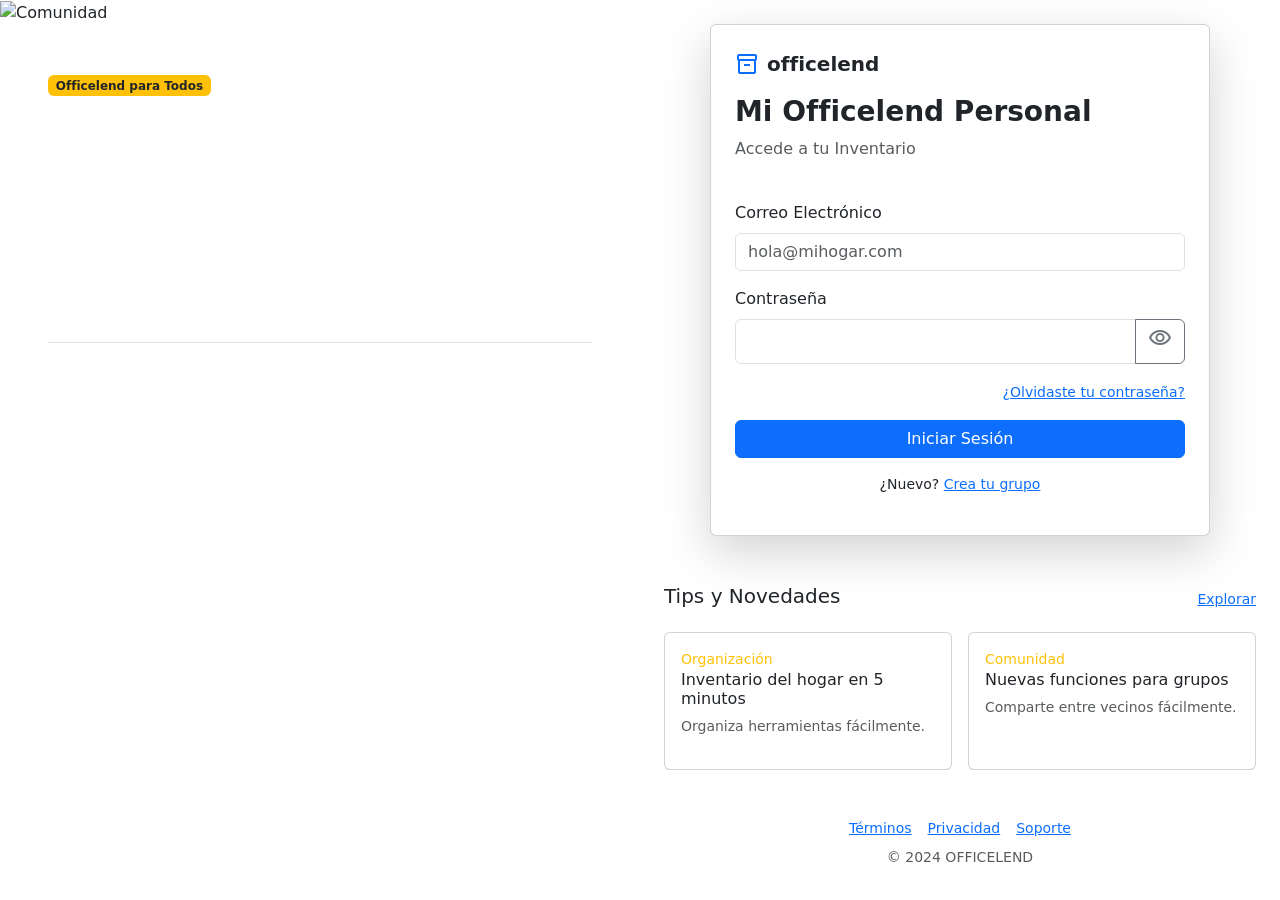
==== src/main/resources/templates/index.html @ 536b9cea "vistas del proyecto" ====
<!DOCTYPE html>
<html lang="es">
<head>
  <meta charset="UTF-8">
  <meta name="viewport" content="width=device-width, initial-scale=1.0">
  <title>Officelend - Gestión de Préstamos</title>

  <!-- Bootstrap -->
  <link href="https://cdn.jsdelivr.net/npm/bootstrap@5.3.3/dist/css/bootstrap.min.css" rel="stylesheet">

  <!-- Google Fonts -->
  <link href="https://fonts.googleapis.com/css2?family=Manrope:wght@400;700;800&family=Inter:wght@400;500;600&display=swap" rel="stylesheet">

  <!-- Iconos -->
  <link href="https://fonts.googleapis.com/css2?family=Material+Symbols+Outlined" rel="stylesheet">

  <!-- CSS propio -->
  <link rel="stylesheet" href="css/login.css">
</head>

<body>

<div class="container-fluid vh-100 overflow-hidden">
  <div class="row h-100">

    <!-- Aside (imagen) -->
    <aside class="col-lg-6 d-none d-lg-block position-relative p-0">
      <img src="https://lh3.googleusercontent.com/aida-public/[base64]"
           class="img-cover" alt="Comunidad">

      <div class="overlay d-flex flex-column justify-content-center justify-content-lg-end text-white p-5">
        <header>
          <span class="badge bg-warning text-dark mb-3">Officelend para Todos</span>
          <h2 class="display-4 fw-bold">Comparte con Facilidad</h2>
          <p>
            Transforma la forma en que gestionas préstamos en tu oficina, hogar u organización.
          </p>
        </header>

        <section class="d-flex gap-5 mt-4 border-top pt-4">
          <div>
            <strong class="fs-3">100%</strong>
            <p class="small">Organización Personal</p>
          </div>
          <div>
            <strong class="fs-3">Simple</strong>
            <p class="small">Gestión de Préstamos</p>
          </div>
        </section>
      </div>
    </aside>

    <!-- Main -->
    <main class="col-lg-6 d-flex flex-column justify-content-center align-items-center p-4">

      <section class="card shadow-lg p-4 w-100" style="max-width: 500px;">

        <header class="mb-4">
          <div class="d-flex align-items-center gap-2 mb-3">
            <span class="material-symbols-outlined text-primary">inventory_2</span>
            <span class="fw-bold fs-5">officelend</span>
          </div>

          <h1 class="h3 fw-bold">Mi Officelend Personal</h1>
          <p class="text-muted">Accede a tu Inventario</p>
        </header>

        <!-- Form -->
        <form>
          <div class="mb-3">
            <label for="email" class="form-label">Correo Electrónico</label>
            <input type="email" class="form-control" id="email" placeholder="hola@mihogar.com">
          </div>

          <div class="mb-3">
            <label for="password" class="form-label">Contraseña</label>
            <div class="input-group">
              <input type="password" class="form-control" id="password">
              <button class="btn btn-outline-secondary" type="button">
                <span class="material-symbols-outlined">visibility</span>
              </button>
            </div>
          </div>

          <div class="text-end mb-3">
            <a href="#" class="small">¿Olvidaste tu contraseña?</a>
          </div>

          <button class="btn btn-primary w-100">Iniciar Sesión</button>
        </form>

        <footer class="text-center mt-3">
          <p class="small">
            ¿Nuevo? <a href="#">Crea tu grupo</a>
          </p>
        </footer>
      </section>

      <!-- Tips -->
      <section class="mt-5 w-100" style="max-width: 700px;">
        <header class="d-flex justify-content-between align-items-center mb-3">
          <h3 class="h5">Tips y Novedades</h3>
          <a href="#" class="small">Explorar</a>
        </header>

        <div class="row g-3">
          <article class="col-md-6">
            <div class="card h-100 p-3">
              <small class="text-warning">Organización</small>
              <h4 class="h6">Inventario del hogar en 5 minutos</h4>
              <p class="small text-muted">Organiza herramientas fácilmente.</p>
            </div>
          </article>

          <article class="col-md-6">
            <div class="card h-100 p-3">
              <small class="text-warning">Comunidad</small>
              <h4 class="h6">Nuevas funciones para grupos</h4>
              <p class="small text-muted">Comparte entre vecinos fácilmente.</p>
            </div>
          </article>
        </div>
      </section>

      <!-- Footer -->
      <footer class="mt-5 text-center small text-muted">
        <nav class="d-flex justify-content-center gap-3 mb-2">
          <a href="#">Términos</a>
          <a href="#">Privacidad</a>
          <a href="#">Soporte</a>
        </nav>
        <p>© 2024 OFFICELEND</p>
      </footer>

    </main>

  </div>
</div>

</body>
</html>
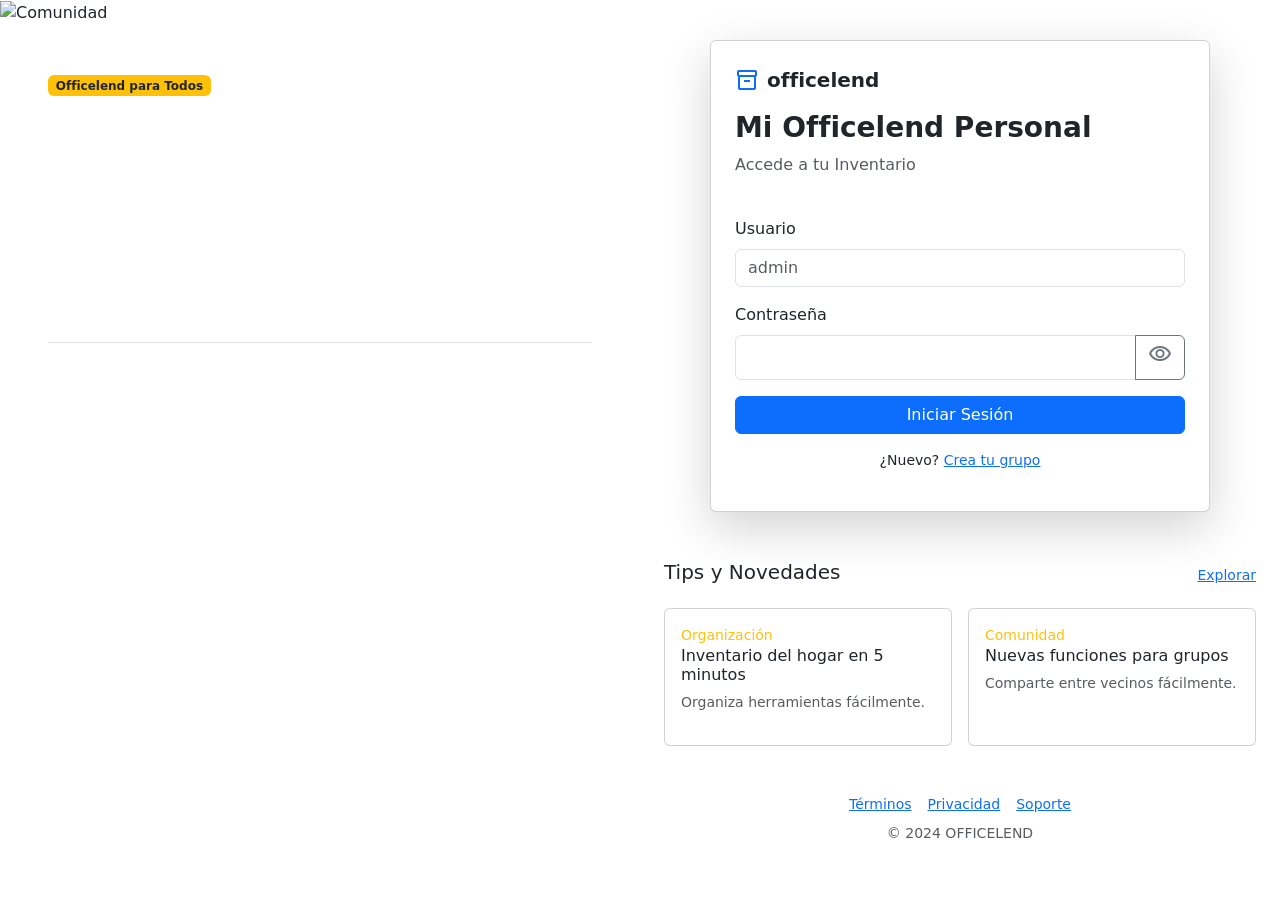
==== commit 6c0b1ac0: "Primera Version Funcionalidad de Login con JWT" ====
--- a/src/main/resources/templates/index.html
+++ b/src/main/resources/templates/index.html
@@ -1,141 +1,145 @@
 <!DOCTYPE html>
 <html lang="es">
+
 <head>
-  <meta charset="UTF-8">
-  <meta name="viewport" content="width=device-width, initial-scale=1.0">
-  <title>Officelend - Gestión de Préstamos</title>
+    <meta charset="UTF-8">
+    <meta name="viewport" content="width=device-width, initial-scale=1.0">
+    <title>Officelend - Gestión de Préstamos</title>
 
-  <!-- Bootstrap -->
-  <link href="https://cdn.jsdelivr.net/npm/bootstrap@5.3.3/dist/css/bootstrap.min.css" rel="stylesheet">
+    <!-- Bootstrap -->
+    <link href="https://cdn.jsdelivr.net/npm/bootstrap@5.3.3/dist/css/bootstrap.min.css" rel="stylesheet">
 
-  <!-- Google Fonts -->
-  <link href="https://fonts.googleapis.com/css2?family=Manrope:wght@400;700;800&family=Inter:wght@400;500;600&display=swap" rel="stylesheet">
+    <!-- Google Fonts -->
+    <link
+        href="https://fonts.googleapis.com/css2?family=Manrope:wght@400;700;800&family=Inter:wght@400;500;600&display=swap"
+        rel="stylesheet">
 
-  <!-- Iconos -->
-  <link href="https://fonts.googleapis.com/css2?family=Material+Symbols+Outlined" rel="stylesheet">
+    <!-- Iconos -->
+    <link href="https://fonts.googleapis.com/css2?family=Material+Symbols+Outlined" rel="stylesheet">
 
-  <!-- CSS propio -->
-  <link rel="stylesheet" href="css/login.css">
+    <!-- CSS propio -->
+    <link rel="stylesheet" href="css/login.css">
 </head>
 
 <body>
 
-<div class="container-fluid vh-100 overflow-hidden">
-  <div class="row h-100">
+    <div class="container-fluid vh-100 overflow-hidden">
+        <div class="row h-100">
 
-    <!-- Aside (imagen) -->
-    <aside class="col-lg-6 d-none d-lg-block position-relative p-0">
-      <img src="https://lh3.googleusercontent.com/aida-public/[base64]"
-           class="img-cover" alt="Comunidad">
+            <!-- Aside (imagen) -->
+            <aside class="col-lg-6 d-none d-lg-block position-relative p-0">
+                <img src="https://lh3.googleusercontent.com/aida-public/[base64]"
+                    class="img-cover" alt="Comunidad">
 
-      <div class="overlay d-flex flex-column justify-content-center justify-content-lg-end text-white p-5">
-        <header>
-          <span class="badge bg-warning text-dark mb-3">Officelend para Todos</span>
-          <h2 class="display-4 fw-bold">Comparte con Facilidad</h2>
-          <p>
-            Transforma la forma en que gestionas préstamos en tu oficina, hogar u organización.
-          </p>
-        </header>
+                <div class="overlay d-flex flex-column justify-content-center justify-content-lg-end text-white p-5">
+                    <header>
+                        <span class="badge bg-warning text-dark mb-3">Officelend para Todos</span>
+                        <h2 class="display-4 fw-bold">Comparte con Facilidad</h2>
+                        <p>
+                            Transforma la forma en que gestionas préstamos en tu oficina, hogar u organización.
+                        </p>
+                    </header>
 
-        <section class="d-flex gap-5 mt-4 border-top pt-4">
-          <div>
-            <strong class="fs-3">100%</strong>
-            <p class="small">Organización Personal</p>
-          </div>
-          <div>
-            <strong class="fs-3">Simple</strong>
-            <p class="small">Gestión de Préstamos</p>
-          </div>
-        </section>
-      </div>
-    </aside>
+                    <section class="d-flex gap-5 mt-4 border-top pt-4">
+                        <div>
+                            <strong class="fs-3">100%</strong>
+                            <p class="small">Organización Personal</p>
+                        </div>
+                        <div>
+                            <strong class="fs-3">Simple</strong>
+                            <p class="small">Gestión de Préstamos</p>
+                        </div>
+                    </section>
+                </div>
+            </aside>
 
-    <!-- Main -->
-    <main class="col-lg-6 d-flex flex-column justify-content-center align-items-center p-4">
+            <!-- Main -->
+            <main class="col-lg-6 d-flex flex-column justify-content-center align-items-center p-4">
 
-      <section class="card shadow-lg p-4 w-100" style="max-width: 500px;">
+                <section class="card shadow-lg p-4 w-100" style="max-width: 500px;">
 
-        <header class="mb-4">
-          <div class="d-flex align-items-center gap-2 mb-3">
-            <span class="material-symbols-outlined text-primary">inventory_2</span>
-            <span class="fw-bold fs-5">officelend</span>
-          </div>
+                    <header class="mb-4">
+                        <div class="d-flex align-items-center gap-2 mb-3">
+                            <span class="material-symbols-outlined text-primary">inventory_2</span>
+                            <span class="fw-bold fs-5">officelend</span>
+                        </div>
 
-          <h1 class="h3 fw-bold">Mi Officelend Personal</h1>
-          <p class="text-muted">Accede a tu Inventario</p>
-        </header>
+                        <h1 class="h3 fw-bold">Mi Officelend Personal</h1>
+                        <p class="text-muted">Accede a tu Inventario</p>
+                    </header>
 
-        <!-- Form -->
-        <form>
-          <div class="mb-3">
-            <label for="email" class="form-label">Correo Electrónico</label>
-            <input type="email" class="form-control" id="email" placeholder="hola@mihogar.com">
-          </div>
+                    <!-- Form -->
+                    <form id="loginForm">
+                        <div class="mb-3">
+                            <label for="username" class="form-label">Usuario</label>
+                            <input type="text" class="form-control" id="username" placeholder="admin">
+                        </div>
 
-          <div class="mb-3">
-            <label for="password" class="form-label">Contraseña</label>
-            <div class="input-group">
-              <input type="password" class="form-control" id="password">
-              <button class="btn btn-outline-secondary" type="button">
-                <span class="material-symbols-outlined">visibility</span>
-              </button>
-            </div>
-          </div>
+                        <div class="mb-3">
+                            <label for="password" class="form-label">Contraseña</label>
 
-          <div class="text-end mb-3">
-            <a href="#" class="small">¿Olvidaste tu contraseña?</a>
-          </div>
+                            <div class="input-group">
+                                <input type="password" class="form-control" id="password">
 
-          <button class="btn btn-primary w-100">Iniciar Sesión</button>
-        </form>
+                                <button class="btn btn-outline-secondary" type="button" id="togglePassword">
+                                    <span class="material-symbols-outlined">visibility</span>
+                                </button>
+                            </div>
+                        </div>
 
-        <footer class="text-center mt-3">
-          <p class="small">
-            ¿Nuevo? <a href="#">Crea tu grupo</a>
-          </p>
-        </footer>
-      </section>
+                        <div id="errorMsg" class="text-danger small mb-2 d-none">Usuario o contraseña incorrectos.</div>
+                        <button type="submit" class="btn btn-primary w-100">Iniciar Sesión</button>
+                    </form>
 
-      <!-- Tips -->
-      <section class="mt-5 w-100" style="max-width: 700px;">
-        <header class="d-flex justify-content-between align-items-center mb-3">
-          <h3 class="h5">Tips y Novedades</h3>
-          <a href="#" class="small">Explorar</a>
-        </header>
+                    <footer class="text-center mt-3">
+                        <p class="small">
+                            ¿Nuevo? <a href="#">Crea tu grupo</a>
+                        </p>
+                    </footer>
+                </section>
 
-        <div class="row g-3">
-          <article class="col-md-6">
-            <div class="card h-100 p-3">
-              <small class="text-warning">Organización</small>
-              <h4 class="h6">Inventario del hogar en 5 minutos</h4>
-              <p class="small text-muted">Organiza herramientas fácilmente.</p>
-            </div>
-          </article>
+                <!-- Tips -->
+                <section class="mt-5 w-100" style="max-width: 700px;">
+                    <header class="d-flex justify-content-between align-items-center mb-3">
+                        <h3 class="h5">Tips y Novedades</h3>
+                        <a href="#" class="small">Explorar</a>
+                    </header>
 
-          <article class="col-md-6">
-            <div class="card h-100 p-3">
-              <small class="text-warning">Comunidad</small>
-              <h4 class="h6">Nuevas funciones para grupos</h4>
-              <p class="small text-muted">Comparte entre vecinos fácilmente.</p>
-            </div>
-          </article>
+                    <div class="row g-3">
+                        <article class="col-md-6">
+                            <div class="card h-100 p-3">
+                                <small class="text-warning">Organización</small>
+                                <h4 class="h6">Inventario del hogar en 5 minutos</h4>
+                                <p class="small text-muted">Organiza herramientas fácilmente.</p>
+                            </div>
+                        </article>
+
+                        <article class="col-md-6">
+                            <div class="card h-100 p-3">
+                                <small class="text-warning">Comunidad</small>
+                                <h4 class="h6">Nuevas funciones para grupos</h4>
+                                <p class="small text-muted">Comparte entre vecinos fácilmente.</p>
+                            </div>
+                        </article>
+                    </div>
+                </section>
+
+                <!-- Footer -->
+                <footer class="mt-5 text-center small text-muted">
+                    <nav class="d-flex justify-content-center gap-3 mb-2">
+                        <a href="#">Términos</a>
+                        <a href="#">Privacidad</a>
+                        <a href="#">Soporte</a>
+                    </nav>
+                    <p>© 2024 OFFICELEND</p>
+                </footer>
+
+            </main>
+
         </div>
-      </section>
+    </div>
 
-      <!-- Footer -->
-      <footer class="mt-5 text-center small text-muted">
-        <nav class="d-flex justify-content-center gap-3 mb-2">
-          <a href="#">Términos</a>
-          <a href="#">Privacidad</a>
-          <a href="#">Soporte</a>
-        </nav>
-        <p>© 2024 OFFICELEND</p>
-      </footer>
+    <script type="text/javascript" src="js/login.js"></script>
+</body>
 
-    </main>
-
-  </div>
-</div>
-
-</body>
 </html>
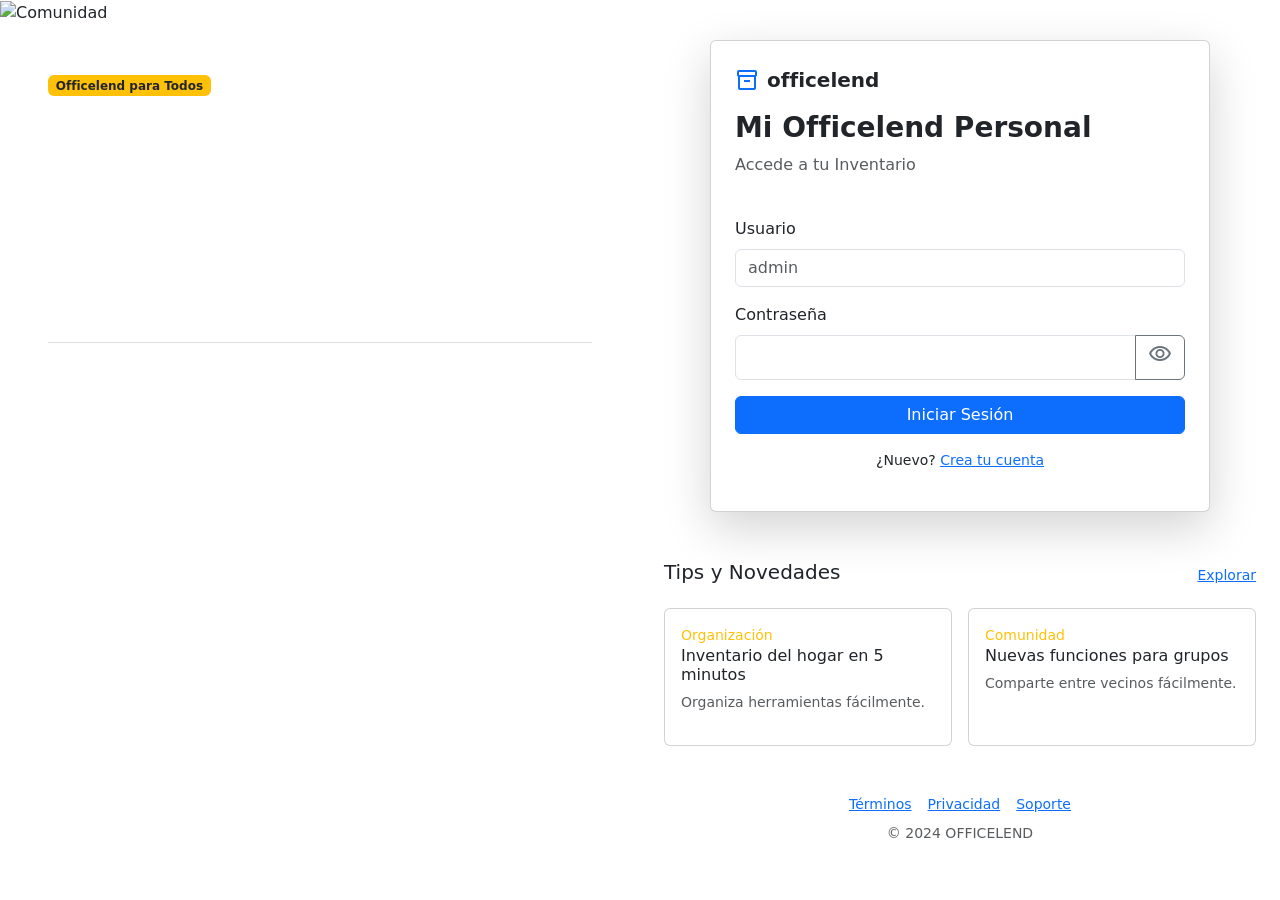
==== commit 2fe747ff: "Agregar registrar usuario" ====
--- a/src/main/resources/templates/index.html
+++ b/src/main/resources/templates/index.html
@@ -18,7 +18,7 @@
     <link href="https://fonts.googleapis.com/css2?family=Material+Symbols+Outlined" rel="stylesheet">
 
     <!-- CSS propio -->
-    <link rel="stylesheet" href="css/login.css">
+    <link rel="stylesheet" href="/css/login.css">
 </head>
 
 <body>
@@ -28,7 +28,7 @@
 
             <!-- Aside (imagen) -->
             <aside class="col-lg-6 d-none d-lg-block position-relative p-0">
-                <img src="https://lh3.googleusercontent.com/aida-public/[base64]"
+                <img src="/img/login.png"
                     class="img-cover" alt="Comunidad">
 
                 <div class="overlay d-flex flex-column justify-content-center justify-content-lg-end text-white p-5">
@@ -93,7 +93,7 @@
 
                     <footer class="text-center mt-3">
                         <p class="small">
-                            ¿Nuevo? <a href="#">Crea tu grupo</a>
+                            ¿Nuevo? <a href="/register">Crea tu cuenta</a>
                         </p>
                     </footer>
                 </section>
@@ -139,7 +139,7 @@
         </div>
     </div>
 
-    <script type="text/javascript" src="js/login.js"></script>
+    <script type="text/javascript" src="/js/login.js"></script>
 </body>
 
 </html>
